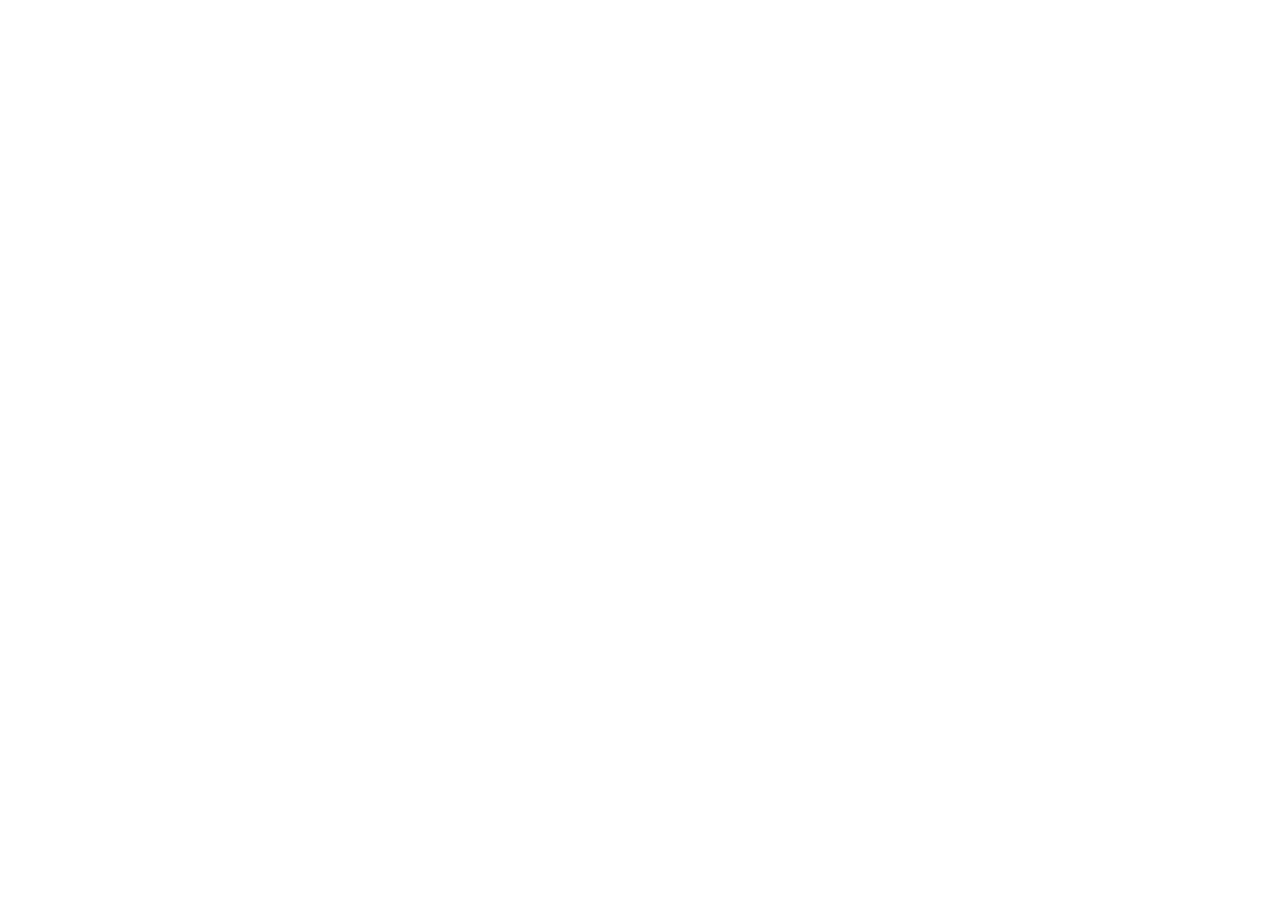
==== index.html @ 5c4a6d7b "Deploy Storybook Built from creator-signal/tigererp develop working tree based on d010e85." ====
<!DOCTYPE html>
<html lang="en">
  <head>
    <meta charset="utf-8" />

    <title>@storybook/core - Storybook</title>
    <meta name="viewport" content="width=device-width, initial-scale=1, maximum-scale=1" />

    
    <link rel="icon" type="image/svg+xml" href="./favicon.svg" />
    
    <style>
      @font-face {
        font-family: 'Nunito Sans';
        font-style: normal;
        font-weight: 400;
        font-display: swap;
        src: url('./sb-common-assets/nunito-sans-regular.woff2') format('woff2');
      }

      @font-face {
        font-family: 'Nunito Sans';
        font-style: italic;
        font-weight: 400;
        font-display: swap;
        src: url('./sb-common-assets/nunito-sans-italic.woff2') format('woff2');
      }

      @font-face {
        font-family: 'Nunito Sans';
        font-style: normal;
        font-weight: 700;
        font-display: swap;
        src: url('./sb-common-assets/nunito-sans-bold.woff2') format('woff2');
      }

      @font-face {
        font-family: 'Nunito Sans';
        font-style: italic;
        font-weight: 700;
        font-display: swap;
        src: url('./sb-common-assets/nunito-sans-bold-italic.woff2') format('woff2');
      }
    </style>

    <link href="./sb-manager/runtime.js" rel="modulepreload" />

    
    <link href="./sb-addons/storybook-core-core-server-presets-0/common-manager-bundle.js" rel="modulepreload" />
    
    <link href="./sb-addons/essentials-controls-1/manager-bundle.js" rel="modulepreload" />
    
    <link href="./sb-addons/essentials-actions-2/manager-bundle.js" rel="modulepreload" />
    
    <link href="./sb-addons/essentials-docs-3/manager-bundle.js" rel="modulepreload" />
    
    <link href="./sb-addons/essentials-backgrounds-4/manager-bundle.js" rel="modulepreload" />
    
    <link href="./sb-addons/essentials-viewport-5/manager-bundle.js" rel="modulepreload" />
    
    <link href="./sb-addons/essentials-toolbars-6/manager-bundle.js" rel="modulepreload" />
    
    <link href="./sb-addons/essentials-measure-7/manager-bundle.js" rel="modulepreload" />
    
    <link href="./sb-addons/essentials-outline-8/manager-bundle.js" rel="modulepreload" />
    
    <link href="./sb-addons/interactions-9/manager-bundle.js" rel="modulepreload" />
    
    <link href="./sb-addons/a11y-10/manager-bundle.js" rel="modulepreload" />
       

    <style>
      #storybook-root[hidden] {
        display: none !important;
      }
    </style>

    
  </head>
  <body>
    <div id="root"></div>

    
    <script>
      
        
          window['FEATURES'] = {
  "argTypeTargetsV7": true,
  "legacyDecoratorFileOrder": false,
  "disallowImplicitActionsInRenderV8": true
};
        
      
        
          window['REFS'] = {};
        
      
        
          window['LOGLEVEL'] = "info";
        
      
        
          window['DOCS_OPTIONS'] = {
  "defaultName": "Docs",
  "autodocs": "tag"
};
        
      
        
          window['CONFIG_TYPE'] = "PRODUCTION";
        
      
        
      
        
      
        
          window['TAGS_OPTIONS'] = {
  "dev-only": {
    "excludeFromDocsStories": true
  },
  "docs-only": {
    "excludeFromSidebar": true
  },
  "test-only": {
    "excludeFromSidebar": true,
    "excludeFromDocsStories": true
  }
};
        
      
        
          window['STORYBOOK_RENDERER'] = "react";
        
      
        
          window['STORYBOOK_BUILDER'] = "@storybook/builder-webpack5";
        
      
        
          window['STORYBOOK_FRAMEWORK'] = "@storybook/nextjs";
        
      
    </script>
    

    <script type="module">
      import './sb-manager/globals-runtime.js';
      
      
        import './sb-addons/storybook-core-core-server-presets-0/common-manager-bundle.js';
      
        import './sb-addons/essentials-controls-1/manager-bundle.js';
      
        import './sb-addons/essentials-actions-2/manager-bundle.js';
      
        import './sb-addons/essentials-docs-3/manager-bundle.js';
      
        import './sb-addons/essentials-backgrounds-4/manager-bundle.js';
      
        import './sb-addons/essentials-viewport-5/manager-bundle.js';
      
        import './sb-addons/essentials-toolbars-6/manager-bundle.js';
      
        import './sb-addons/essentials-measure-7/manager-bundle.js';
      
        import './sb-addons/essentials-outline-8/manager-bundle.js';
      
        import './sb-addons/interactions-9/manager-bundle.js';
      
        import './sb-addons/a11y-10/manager-bundle.js';
      
      
      import './sb-manager/runtime.js';
    </script>
  </body>
</html>
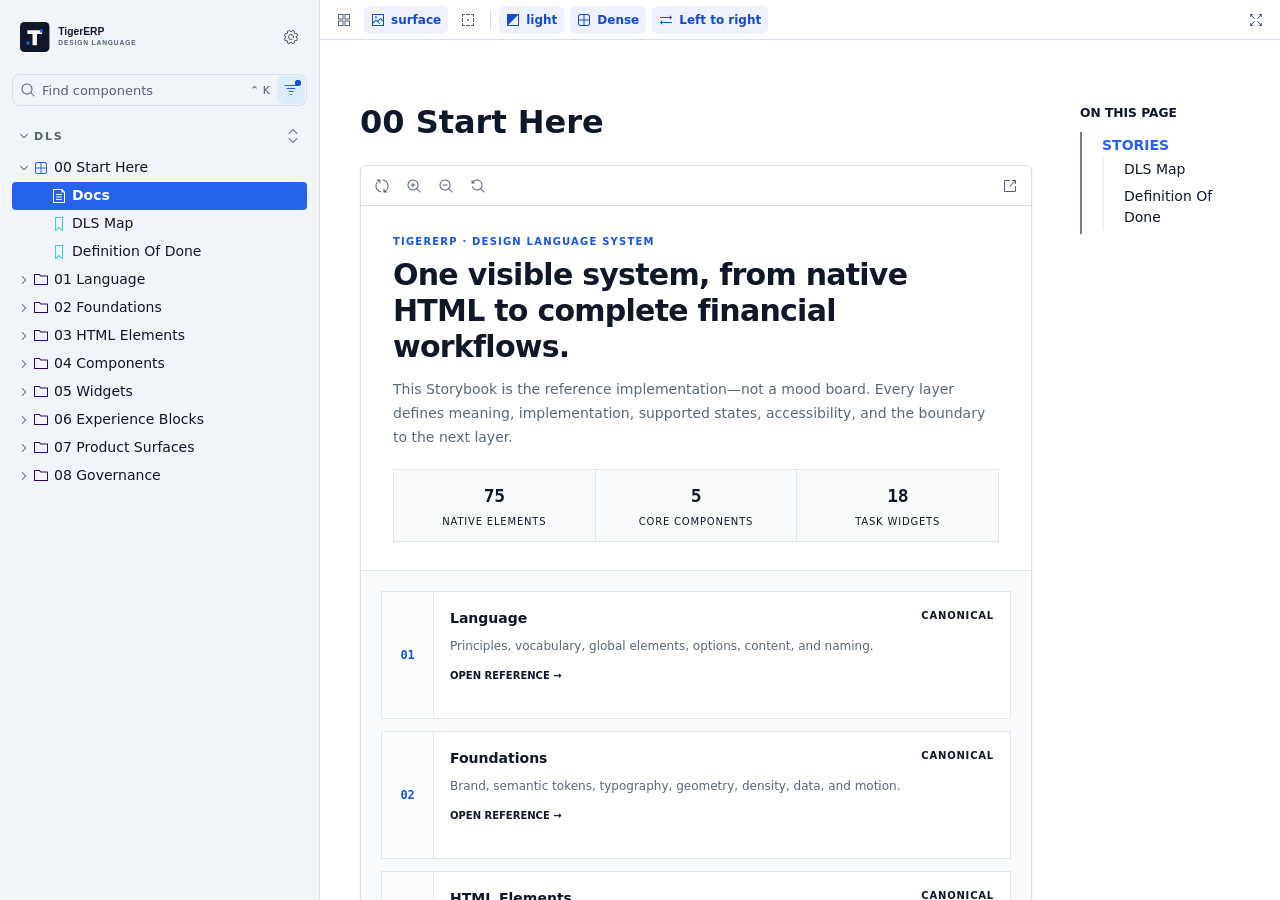
==== commit a2ed1685: "Deploy Storybook 10 design language system" ====
--- a/index.html
+++ b/index.html
@@ -3,8 +3,8 @@
   <head>
     <meta charset="utf-8" />
 
-    <title>@storybook/core - Storybook</title>
-    <meta name="viewport" content="width=device-width, initial-scale=1, maximum-scale=1" />
+    <title>storybook - Storybook</title>
+    <meta name="viewport" content="width=device-width, initial-scale=1" />
 
     
     <link rel="icon" type="image/svg+xml" href="./favicon.svg" />
@@ -46,27 +46,15 @@
     <link href="./sb-manager/runtime.js" rel="modulepreload" />
 
     
-    <link href="./sb-addons/storybook-core-core-server-presets-0/common-manager-bundle.js" rel="modulepreload" />
+    <link href="./sb-addons/storybook-core-server-presets-0/common-manager-bundle.js" rel="modulepreload" />
     
-    <link href="./sb-addons/essentials-controls-1/manager-bundle.js" rel="modulepreload" />
+    <link href="./sb-addons/a11y-1/manager-bundle.js" rel="modulepreload" />
     
-    <link href="./sb-addons/essentials-actions-2/manager-bundle.js" rel="modulepreload" />
+    <link href="./sb-addons/docs-2/manager-bundle.js" rel="modulepreload" />
     
-    <link href="./sb-addons/essentials-docs-3/manager-bundle.js" rel="modulepreload" />
+    <link href="./sb-addons/vitest-3/manager-bundle.js" rel="modulepreload" />
     
-    <link href="./sb-addons/essentials-backgrounds-4/manager-bundle.js" rel="modulepreload" />
-    
-    <link href="./sb-addons/essentials-viewport-5/manager-bundle.js" rel="modulepreload" />
-    
-    <link href="./sb-addons/essentials-toolbars-6/manager-bundle.js" rel="modulepreload" />
-    
-    <link href="./sb-addons/essentials-measure-7/manager-bundle.js" rel="modulepreload" />
-    
-    <link href="./sb-addons/essentials-outline-8/manager-bundle.js" rel="modulepreload" />
-    
-    <link href="./sb-addons/interactions-9/manager-bundle.js" rel="modulepreload" />
-    
-    <link href="./sb-addons/a11y-10/manager-bundle.js" rel="modulepreload" />
+    <link href="./sb-addons/storybook-4/manager-bundle.js" rel="modulepreload" />
        
 
     <style>
@@ -85,9 +73,22 @@
       
         
           window['FEATURES'] = {
+  "actions": true,
   "argTypeTargetsV7": true,
+  "babelRemoveBugfixes": false,
+  "backgrounds": true,
+  "changeDetection": true,
+  "componentsManifest": false,
+  "controls": true,
+  "disallowImplicitActionsInRenderV8": true,
+  "highlight": true,
+  "interactions": true,
   "legacyDecoratorFileOrder": false,
-  "disallowImplicitActionsInRenderV8": true
+  "measure": true,
+  "outline": true,
+  "menuOnboardingChecklist": true,
+  "sidebarOnboardingChecklist": true,
+  "viewport": true
 };
         
       
@@ -101,8 +102,7 @@
       
         
           window['DOCS_OPTIONS'] = {
-  "defaultName": "Docs",
-  "autodocs": "tag"
+  "defaultName": "Docs"
 };
         
       
@@ -111,22 +111,37 @@
         
       
         
+          window['DOCGEN_STORY_PREPARED'] = false;
+        
+      
+        
       
         
       
         
           window['TAGS_OPTIONS'] = {
-  "dev-only": {
-    "excludeFromDocsStories": true
+  "canonical": {},
+  "candidate": {},
+  "reserved": {
+    "defaultFilterSelection": "exclude"
   },
-  "docs-only": {
-    "excludeFromSidebar": true
+  "deprecated": {
+    "defaultFilterSelection": "exclude"
   },
-  "test-only": {
-    "excludeFromSidebar": true,
-    "excludeFromDocsStories": true
-  }
+  "native-html": {},
+  "component": {},
+  "widget": {},
+  "experience-block": {},
+  "product-surface": {}
 };
+        
+      
+        
+          window['STORYBOOK_BUILDER'] = "vite";
+        
+      
+        
+          window['STORYBOOK_FRAMEWORK'] = "nextjs-vite";
         
       
         
@@ -134,44 +149,26 @@
         
       
         
-          window['STORYBOOK_BUILDER'] = "@storybook/builder-webpack5";
-        
-      
-        
-          window['STORYBOOK_FRAMEWORK'] = "@storybook/nextjs";
-        
       
     </script>
     
 
     <script type="module">
       import './sb-manager/globals-runtime.js';
+
       
+        import './sb-addons/storybook-core-server-presets-0/common-manager-bundle.js';
       
-        import './sb-addons/storybook-core-core-server-presets-0/common-manager-bundle.js';
+        import './sb-addons/a11y-1/manager-bundle.js';
       
-        import './sb-addons/essentials-controls-1/manager-bundle.js';
+        import './sb-addons/docs-2/manager-bundle.js';
       
-        import './sb-addons/essentials-actions-2/manager-bundle.js';
+        import './sb-addons/vitest-3/manager-bundle.js';
       
-        import './sb-addons/essentials-docs-3/manager-bundle.js';
+        import './sb-addons/storybook-4/manager-bundle.js';
       
-        import './sb-addons/essentials-backgrounds-4/manager-bundle.js';
-      
-        import './sb-addons/essentials-viewport-5/manager-bundle.js';
-      
-        import './sb-addons/essentials-toolbars-6/manager-bundle.js';
-      
-        import './sb-addons/essentials-measure-7/manager-bundle.js';
-      
-        import './sb-addons/essentials-outline-8/manager-bundle.js';
-      
-        import './sb-addons/interactions-9/manager-bundle.js';
-      
-        import './sb-addons/a11y-10/manager-bundle.js';
-      
-      
+
       import './sb-manager/runtime.js';
     </script>
   </body>
-</html>+</html>
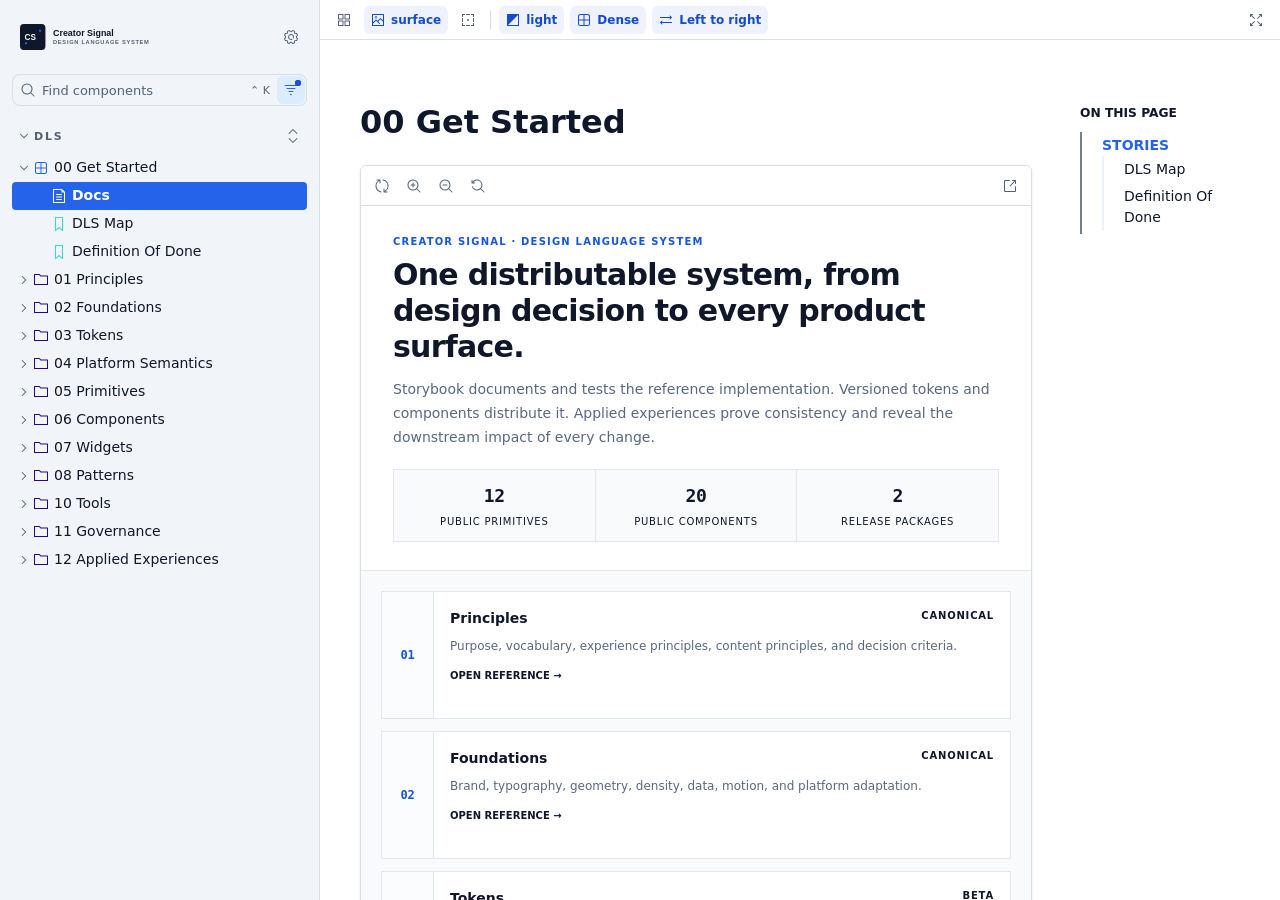
==== commit 462f242c: "Deploy Creator Signal DLS 0.2.1" ====
--- a/index.html
+++ b/index.html
@@ -128,11 +128,15 @@
   "deprecated": {
     "defaultFilterSelection": "exclude"
   },
+  "beta": {},
   "native-html": {},
+  "tokens": {},
+  "primitive": {},
   "component": {},
   "widget": {},
   "experience-block": {},
-  "product-surface": {}
+  "product-surface": {},
+  "tooling": {}
 };
         
       
@@ -141,7 +145,7 @@
         
       
         
-          window['STORYBOOK_FRAMEWORK'] = "nextjs-vite";
+          window['STORYBOOK_FRAMEWORK'] = "react-vite";
         
       
         
